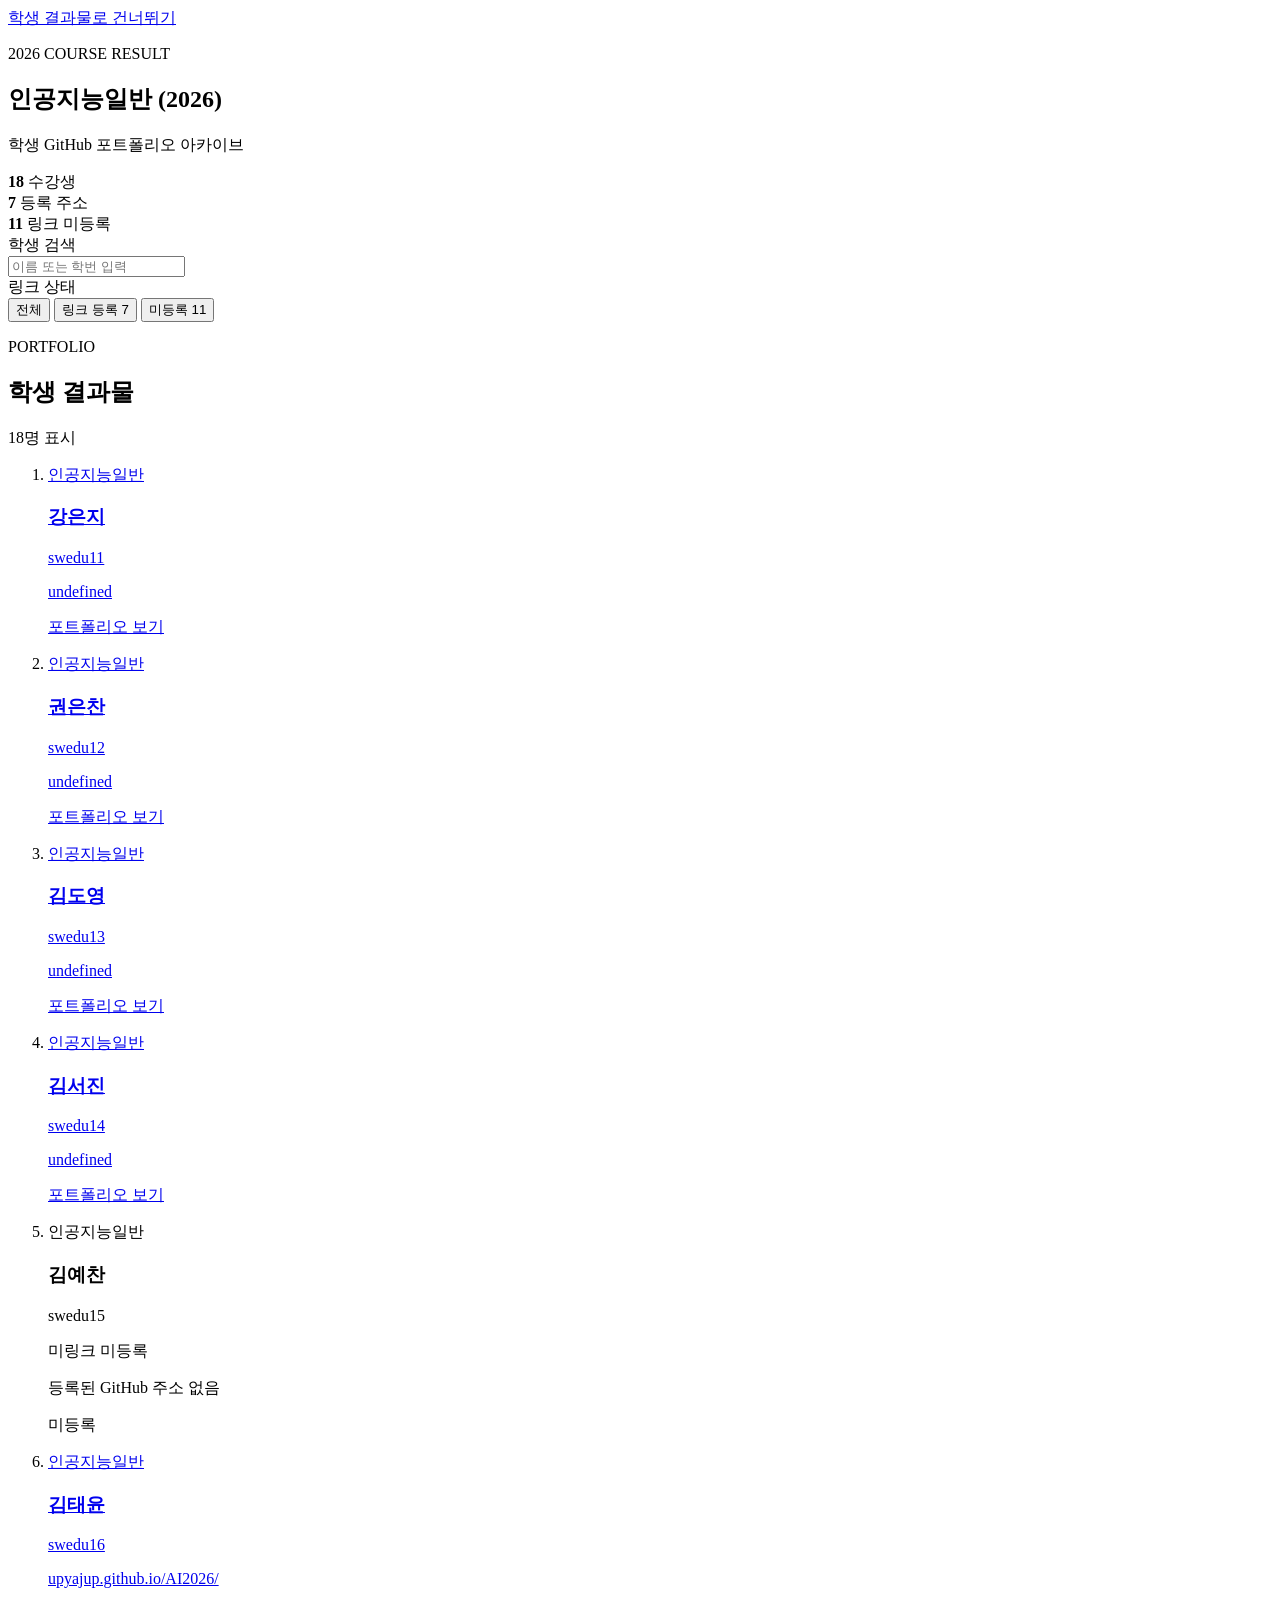
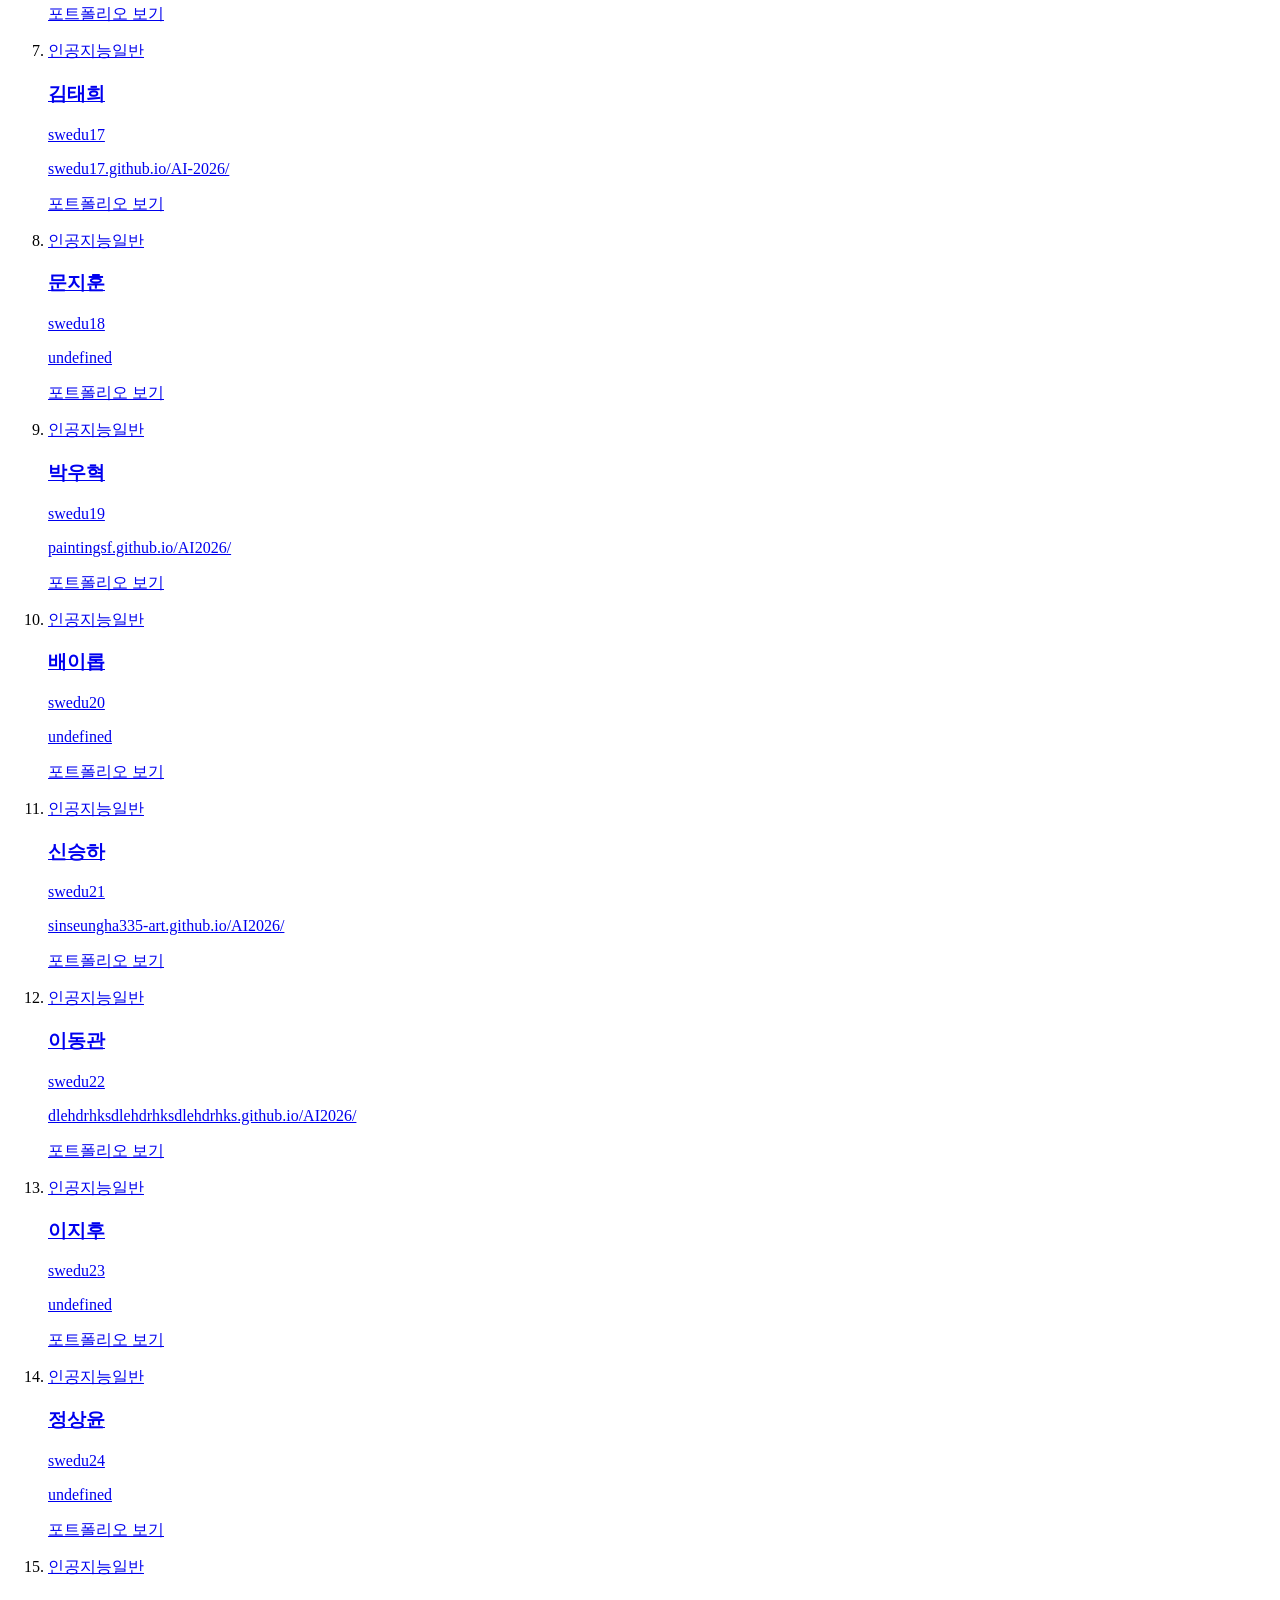
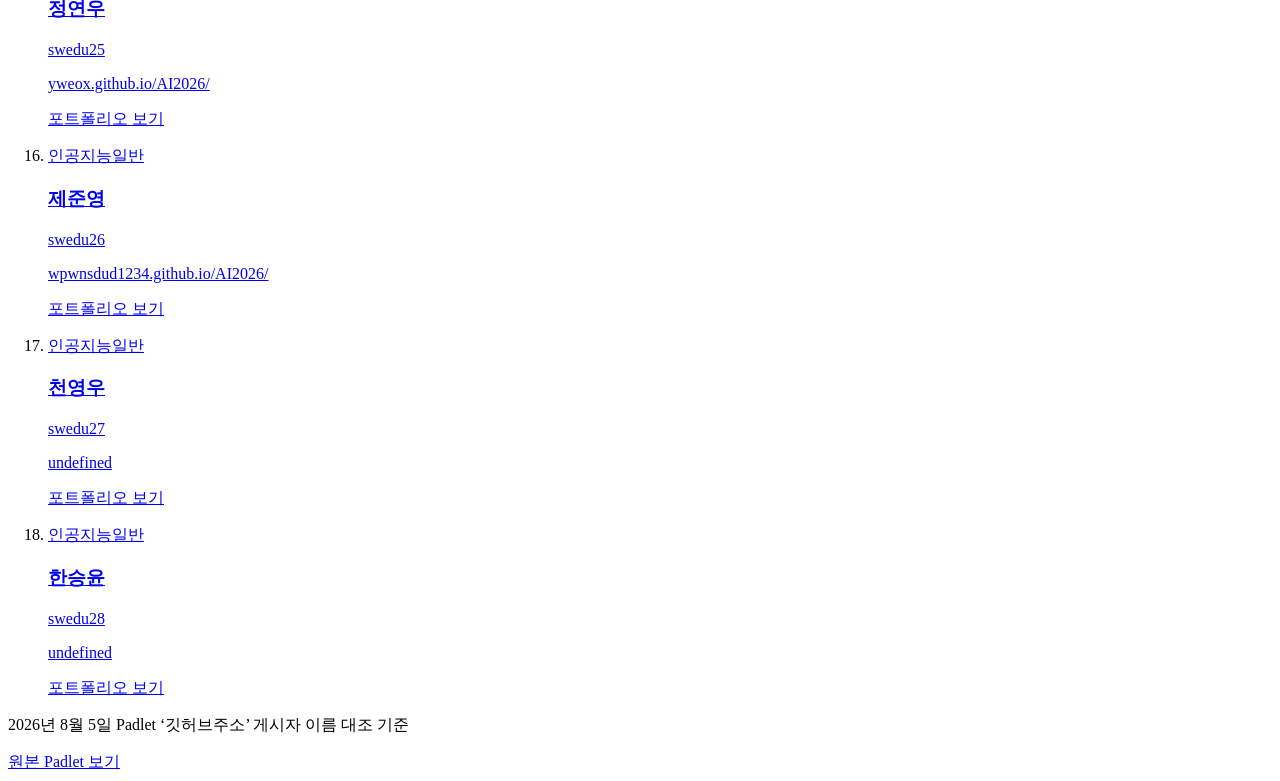
==== github-Ai2026.html @ 88510396 "Add files via upload" ====
<!doctype html>
<html lang="ko">

<head>
  <meta charset="utf-8">
  <meta name="viewport" content="width=device-width, initial-scale=1">
  <meta name="description" content="2026년 여름방학 인공지능일반 학생 GitHub 포트폴리오 주소를 학번순으로 정리한 페이지">
  <meta name="theme-color" content="#f3f5fa">
  <title>학생 GitHub 포트폴리오 | 인공지능일반</title>
  <link rel="stylesheet" href="github-addresses.css">
</head>

<body>
  <a class="skip-link" href="#student-directory">학생 결과물로 건너뛰기</a>

  <header class="shell hero-grid" aria-labelledby="page-title">
    <section class="hero-panel hero-copy-panel">
      <p class="eyebrow">2026 COURSE RESULT</p>
      <h1 id="page-title">인공지능일반 (2026)</h1>
      <p class="hero-subtitle">학생 GitHub 포트폴리오 아카이브</p>
    </section>

    <aside class="hero-panel metrics-panel" aria-label="포트폴리오 등록 현황">
      <div class="metric">
        <strong class="metric-value">18</strong>
        <span class="metric-label">수강생</span>
      </div>
      <div class="metric">
        <strong class="metric-value">7</strong>
        <span class="metric-label">등록 주소</span>
      </div>
      <div class="metric">
        <strong class="metric-value">11</strong>
        <span class="metric-label">링크 미등록</span>
      </div>
    </aside>
  </header>

  <section class="shell control-panel" aria-label="학생 검색 및 링크 상태 필터">
    <div>
      <label class="control-label" for="student-search">학생 검색</label>
      <div class="search-wrap">
        <input class="search-field" id="student-search" type="search" placeholder="이름 또는 학번 입력" autocomplete="off">
      </div>
    </div>
    <div>
      <span class="control-label">링크 상태</span>
      <div class="filter-bar" role="group" aria-label="링크 상태 필터">
        <button class="filter-button" type="button" data-filter="all" aria-pressed="true">전체</button>
        <button class="filter-button" type="button" data-filter="linked" aria-pressed="false">링크 등록 7</button>
        <button class="filter-button" type="button" data-filter="pending" aria-pressed="false">미등록 11</button>
      </div>
    </div>
  </section>

  <main class="shell directory" id="student-directory">
    <div class="directory-head">
      <div>
        <p class="section-kicker">PORTFOLIO</p>
        <h2>학생 결과물</h2>
      </div>
      <p class="result-count" id="result-count" aria-live="polite">18명 표시</p>
    </div>

    <ol class="student-list" id="student-list" aria-label="학번순 학생 GitHub 포트폴리오"></ol>
    <p class="empty-state" id="empty-state" hidden>검색 조건에 맞는 학생이 없습니다.</p>
  </main>

  <footer>
    <div class="shell footer-inner">
      <p>2026년 8월 5일 Padlet ‘깃허브주소’ 게시자 이름 대조 기준</p>
      <a class="source-link" href="https://padlet.com/pnumin625/2026-yvi0fglmjmepsd0v" target="_blank"
        rel="noopener noreferrer">원본 Padlet 보기</a>
    </div>
  </footer>

  <script>
    (() => {
      const students = [
        { name: "강은지", id: "swedu11", url: "https://eunji-5.github.io/AI2026/" },
        { name: "권은찬", id: "swedu12", url: "https://090324kecee-maker.github.io/AI2026/" },
        { name: "김도영", id: "swedu13", url: "https://kdysky09-wq.github.io/AI-2026/" },
        { name: "김서진", id: "swedu14", url: "https://seojinnnnnnnn.github.io/AI2026/" },
        { name: "김예찬", id: "swedu15" },
        { name: "김태윤", id: "swedu16", url: "https://upyajup.github.io/AI2026/", domain: "upyajup.github.io/AI2026/" },
        { name: "김태희", id: "swedu17", url: "https://swedu17.github.io/AI-2026/", domain: "swedu17.github.io/AI-2026/" },
        { name: "문지훈", id: "swedu18", url: "https://haanjiseonloveleeyeajoon.github.io/2026AI/" },
        { name: "박우혁", id: "swedu19", url: "https://paintingsf.github.io/AI2026/", domain: "paintingsf.github.io/AI2026/" },
        { name: "배이롭", id: "swedu20", url: "https://r-609.github.io/AI2026/" },
        { name: "신승하", id: "swedu21", url: "https://sinseungha335-art.github.io/AI2026/", domain: "sinseungha335-art.github.io/AI2026/" },
        { name: "이동관", id: "swedu22", url: "https://dlehdrhksdlehdrhksdlehdrhks.github.io/AI2026/", domain: "dlehdrhksdlehdrhksdlehdrhks.github.io/AI2026/" },
        { name: "이지후", id: "swedu23", url: "https://ji4672387-beep.github.io/AI2026/" },
        { name: "정상윤", id: "swedu24", url: "https://harry20090515-ai.github.io/AI2026/" },
        { name: "정연우", id: "swedu25", url: "https://yweox.github.io/AI2026/", domain: "yweox.github.io/AI2026/" },
        { name: "제준영", id: "swedu26", url: "https://wpwnsdud1234.github.io/AI2026/", domain: "wpwnsdud1234.github.io/AI2026/" },
        { name: "천영우", id: "swedu27", url: "https://cdd7636.github.io/AI2026/" },
        { name: "한승윤", id: "swedu28", url: "https://seungyun3832.github.io/AI2026/" }
      ];

      const accents = ["blue", "teal", "coral", "violet", "amber", "slate"];
      const patterns = ["a", "b", "c", "d"];
      const list = document.querySelector("#student-list");
      const search = document.querySelector("#student-search");
      const buttons = Array.from(document.querySelectorAll(".filter-button"));
      const resultCount = document.querySelector("#result-count");
      const empty = document.querySelector("#empty-state");
      let activeFilter = "all";

      students.forEach((student, index) => {
        const linked = Boolean(student.url);
        const item = document.createElement("li");
        const surface = document.createElement(linked ? "a" : "article");

        item.className = `card-item accent-${accents[index % accents.length]}`;
        item.dataset.status = linked ? "linked" : "pending";
        item.dataset.search = `${student.name} ${student.id}`.toLocaleLowerCase("ko-KR");

        surface.className = `student-card ${linked ? "linked" : "pending"}`;
        if (linked) {
          surface.href = student.url;
          surface.target = "_blank";
          surface.rel = "noopener noreferrer";
          surface.setAttribute("aria-label", `${student.name} 포트폴리오 새 창에서 열기`);
        }

        surface.innerHTML = `
          <div class="card-main">
            <span class="pixel-avatar pattern-${patterns[index % patterns.length]}" aria-hidden="true">
              <span class="pixel-mark"></span>
            </span>
            <div class="identity">
              <p class="course-label">인공지능일반</p>
              <h3 class="student-name">${student.name}</h3>
              <p class="student-id">${student.id}</p>
            </div>
          </div>
          ${linked ? "" : '<span class="pending-mark" aria-hidden="true">미</span><span class="sr-only">링크 미등록</span>'}
          <div class="card-footer">
            <p class="portfolio-domain">${linked ? student.domain : "등록된 GitHub 주소 없음"}</p>
            <span class="portfolio-action">${linked ? "포트폴리오 보기" : "미등록"}</span>
          </div>
        `;

        item.append(surface);
        list.append(item);
      });

      const cards = Array.from(document.querySelectorAll(".card-item"));

      const applyFilters = () => {
        const query = search.value.trim().toLocaleLowerCase("ko-KR");
        let visibleCount = 0;

        cards.forEach((card) => {
          const matchesStatus = activeFilter === "all" || card.dataset.status === activeFilter;
          const matchesSearch = !query || card.dataset.search.includes(query);
          const visible = matchesStatus && matchesSearch;
          card.hidden = !visible;
          if (visible) visibleCount += 1;
        });

        empty.hidden = visibleCount !== 0;
        resultCount.textContent = `${visibleCount}명 표시`;
      };

      buttons.forEach((button) => {
        button.addEventListener("click", () => {
          activeFilter = button.dataset.filter;
          buttons.forEach((item) => item.setAttribute("aria-pressed", String(item === button)));
          applyFilters();
        });
      });

      search.addEventListener("input", applyFilters);
    })();
  </script>
</body>

</html>
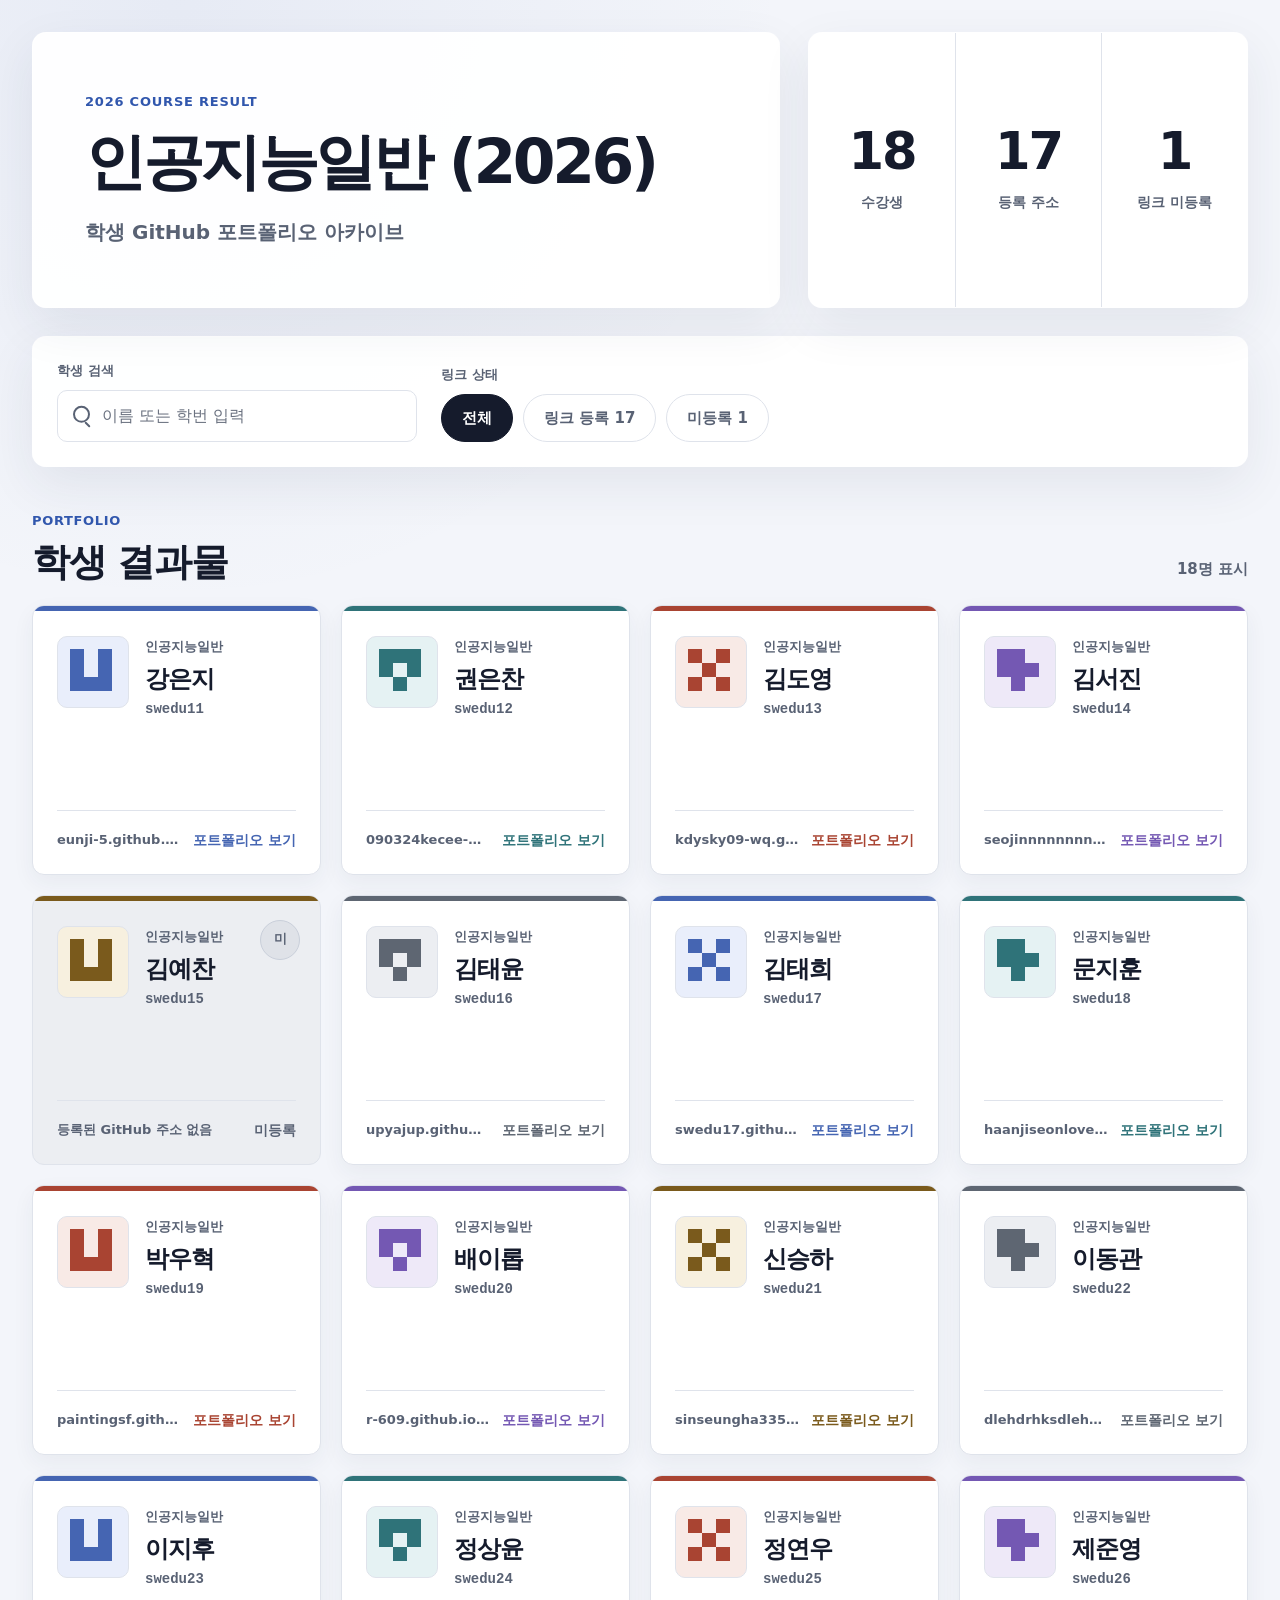
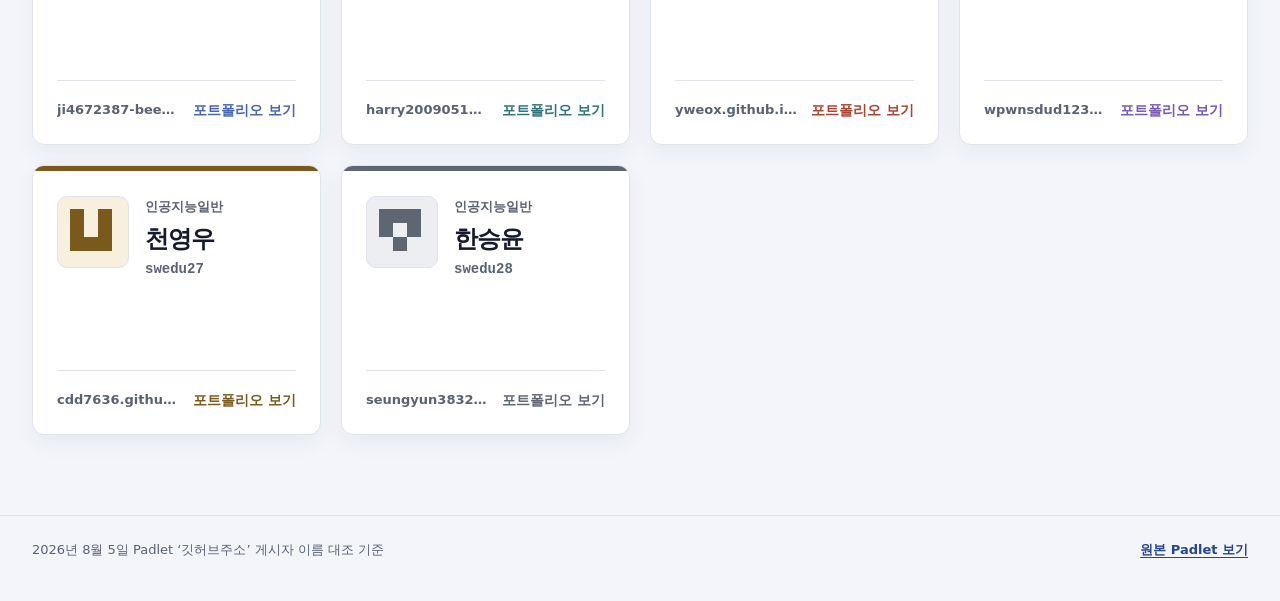
==== commit ab6be242: "Add files via upload" ====
--- a/github-Ai2026.html
+++ b/github-Ai2026.html
@@ -22,15 +22,15 @@
 
     <aside class="hero-panel metrics-panel" aria-label="포트폴리오 등록 현황">
       <div class="metric">
-        <strong class="metric-value">18</strong>
+        <strong class="metric-value" id="total-students">18</strong>
         <span class="metric-label">수강생</span>
       </div>
       <div class="metric">
-        <strong class="metric-value">7</strong>
+        <strong class="metric-value" id="linked-count">17</strong>
         <span class="metric-label">등록 주소</span>
       </div>
       <div class="metric">
-        <strong class="metric-value">11</strong>
+        <strong class="metric-value" id="pending-count">1</strong>
         <span class="metric-label">링크 미등록</span>
       </div>
     </aside>
@@ -47,8 +47,8 @@
       <span class="control-label">링크 상태</span>
       <div class="filter-bar" role="group" aria-label="링크 상태 필터">
         <button class="filter-button" type="button" data-filter="all" aria-pressed="true">전체</button>
-        <button class="filter-button" type="button" data-filter="linked" aria-pressed="false">링크 등록 7</button>
-        <button class="filter-button" type="button" data-filter="pending" aria-pressed="false">미등록 11</button>
+        <button class="filter-button" type="button" data-filter="linked" aria-pressed="false" id="filter-linked-btn">링크 등록 17</button>
+        <button class="filter-button" type="button" data-filter="pending" aria-pressed="false" id="filter-pending-btn">미등록 1</button>
       </div>
     </div>
   </section>
@@ -77,25 +77,37 @@
   <script>
     (() => {
       const students = [
-        { name: "강은지", id: "swedu11", url: "https://eunji-5.github.io/AI2026/" },
-        { name: "권은찬", id: "swedu12", url: "https://090324kecee-maker.github.io/AI2026/" },
-        { name: "김도영", id: "swedu13", url: "https://kdysky09-wq.github.io/AI-2026/" },
-        { name: "김서진", id: "swedu14", url: "https://seojinnnnnnnn.github.io/AI2026/" },
+        { name: "강은지", id: "swedu11", url: "https://eunji-5.github.io/AI2026/", domain: "eunji-5.github.io/AI2026/" },
+        { name: "권은찬", id: "swedu12", url: "https://090324kecee-maker.github.io/AI2026/", domain: "090324kecee-maker.github.io/AI2026/" },
+        { name: "김도영", id: "swedu13", url: "https://kdysky09-wq.github.io/AI-2026/", domain: "kdysky09-wq.github.io/AI-2026/" },
+        { name: "김서진", id: "swedu14", url: "https://seojinnnnnnnn.github.io/AI2026/", domain: "seojinnnnnnnn.github.io/AI2026/" },
         { name: "김예찬", id: "swedu15" },
         { name: "김태윤", id: "swedu16", url: "https://upyajup.github.io/AI2026/", domain: "upyajup.github.io/AI2026/" },
         { name: "김태희", id: "swedu17", url: "https://swedu17.github.io/AI-2026/", domain: "swedu17.github.io/AI-2026/" },
-        { name: "문지훈", id: "swedu18", url: "https://haanjiseonloveleeyeajoon.github.io/2026AI/" },
+        { name: "문지훈", id: "swedu18", url: "https://haanjiseonloveleeyeajoon.github.io/2026AI/", domain: "haanjiseonloveleeyeajoon.github.io/2026AI/" },
         { name: "박우혁", id: "swedu19", url: "https://paintingsf.github.io/AI2026/", domain: "paintingsf.github.io/AI2026/" },
-        { name: "배이롭", id: "swedu20", url: "https://r-609.github.io/AI2026/" },
+        { name: "배이롭", id: "swedu20", url: "https://r-609.github.io/AI2026/", domain: "r-609.github.io/AI2026/" },
         { name: "신승하", id: "swedu21", url: "https://sinseungha335-art.github.io/AI2026/", domain: "sinseungha335-art.github.io/AI2026/" },
         { name: "이동관", id: "swedu22", url: "https://dlehdrhksdlehdrhksdlehdrhks.github.io/AI2026/", domain: "dlehdrhksdlehdrhksdlehdrhks.github.io/AI2026/" },
-        { name: "이지후", id: "swedu23", url: "https://ji4672387-beep.github.io/AI2026/" },
-        { name: "정상윤", id: "swedu24", url: "https://harry20090515-ai.github.io/AI2026/" },
+        { name: "이지후", id: "swedu23", url: "https://ji4672387-beep.github.io/AI2026/", domain: "ji4672387-beep.github.io/AI2026/" },
+        { name: "정상윤", id: "swedu24", url: "https://harry20090515-ai.github.io/AI2026/", domain: "harry20090515-ai.github.io/AI2026/" },
         { name: "정연우", id: "swedu25", url: "https://yweox.github.io/AI2026/", domain: "yweox.github.io/AI2026/" },
         { name: "제준영", id: "swedu26", url: "https://wpwnsdud1234.github.io/AI2026/", domain: "wpwnsdud1234.github.io/AI2026/" },
-        { name: "천영우", id: "swedu27", url: "https://cdd7636.github.io/AI2026/" },
-        { name: "한승윤", id: "swedu28", url: "https://seungyun3832.github.io/AI2026/" }
+        { name: "천영우", id: "swedu27", url: "https://cdd7636.github.io/AI2026/", domain: "cdd7636.github.io/AI2026/" },
+        { name: "한승윤", id: "swedu28", url: "https://seungyun3832.github.io/AI2026/", domain: "seungyun3832.github.io/AI2026/" }
       ];
+
+      // Dynamic metrics calculation
+      const totalCount = students.length;
+      const linkedCount = students.filter(s => Boolean(s.url)).length;
+      const pendingCount = totalCount - linkedCount;
+
+      document.querySelector("#total-students").textContent = totalCount;
+      document.querySelector("#linked-count").textContent = linkedCount;
+      document.querySelector("#pending-count").textContent = pendingCount;
+
+      document.querySelector("#filter-linked-btn").textContent = `링크 등록 ${linkedCount}`;
+      document.querySelector("#filter-pending-btn").textContent = `미등록 ${pendingCount}`;
 
       const accents = ["blue", "teal", "coral", "violet", "amber", "slate"];
       const patterns = ["a", "b", "c", "d"];
@@ -108,6 +120,7 @@
 
       students.forEach((student, index) => {
         const linked = Boolean(student.url);
+        const displayDomain = student.domain || (linked ? student.url.replace(/^https?:\/\//, "") : "등록된 GitHub 주소 없음");
         const item = document.createElement("li");
         const surface = document.createElement(linked ? "a" : "article");
 
@@ -136,7 +149,7 @@
           </div>
           ${linked ? "" : '<span class="pending-mark" aria-hidden="true">미</span><span class="sr-only">링크 미등록</span>'}
           <div class="card-footer">
-            <p class="portfolio-domain">${linked ? student.domain : "등록된 GitHub 주소 없음"}</p>
+            <p class="portfolio-domain">${linked ? displayDomain : "등록된 GitHub 주소 없음"}</p>
             <span class="portfolio-action">${linked ? "포트폴리오 보기" : "미등록"}</span>
           </div>
         `;
--- a/github-addresses.css
+++ b/github-addresses.css
@@ -0,0 +1,523 @@
+:root {
+  color-scheme: light;
+  --canvas: #f3f5fa;
+  --surface: #ffffff;
+  --ink: #151b2c;
+  --ink-muted: #596274;
+  --ink-faint: #6b7280;
+  --border: #dfe3eb;
+  --border-strong: #c9cfda;
+  --accent: #3157ad;
+  --accent-strong: #25458f;
+  --focus: #1769d2;
+  --pending-bg: #eceef2;
+  --card-blue: #4565b2;
+  --card-teal: #2f7379;
+  --card-coral: #a94432;
+  --card-violet: #7458b3;
+  --card-amber: #7a5a1c;
+  --card-slate: #5e6672;
+  --avatar-blue: #e9eefb;
+  --avatar-teal: #e5f2f3;
+  --avatar-coral: #f8eae6;
+  --avatar-violet: #eee9f8;
+  --avatar-amber: #f7f0df;
+  --avatar-slate: #eceef2;
+  --pending-mark-bg: #dfe2e8;
+  --ambient: rgba(69, 101, 178, 0.07);
+  --surface-overlay: rgba(255, 255, 255, 0.94);
+  --surface-translucent: rgba(255, 255, 255, 0.7);
+  --border-highlight: rgba(255, 255, 255, 0.9);
+  --shadow-panel: 0 18px 50px rgba(38, 49, 77, 0.08);
+  --shadow-card: 0 8px 22px rgba(38, 49, 77, 0.055);
+  --shadow-card-hover: 0 14px 30px rgba(38, 49, 77, 0.1);
+  --radius-control: 10px;
+  --radius-panel: 14px;
+  --radius-card: 12px;
+  --max-width: 1440px;
+}
+
+* { box-sizing: border-box; }
+
+html { scroll-behavior: smooth; }
+
+body {
+  margin: 0;
+  background:
+    radial-gradient(circle at 14% 0%, var(--ambient), transparent 38rem),
+    var(--canvas);
+  color: var(--ink);
+  font-family: "Pretendard Variable", "Apple SD Gothic Neo", "Noto Sans KR", system-ui, sans-serif;
+  line-height: 1.6;
+  text-rendering: optimizeLegibility;
+}
+
+a { color: inherit; }
+button, input { font: inherit; }
+
+.sr-only {
+  position: absolute;
+  width: 1px;
+  height: 1px;
+  padding: 0;
+  margin: -1px;
+  overflow: hidden;
+  clip: rect(0, 0, 0, 0);
+  white-space: nowrap;
+  border: 0;
+}
+
+.skip-link {
+  position: fixed;
+  z-index: 20;
+  top: 8px;
+  left: 8px;
+  padding: 10px 14px;
+  border-radius: var(--radius-control);
+  background: var(--ink);
+  color: var(--surface);
+  transform: translateY(-160%);
+}
+
+.skip-link:focus { transform: translateY(0); }
+
+.shell {
+  width: min(calc(100% - 64px), var(--max-width));
+  margin-inline: auto;
+}
+
+.hero-grid {
+  display: grid;
+  grid-template-columns: minmax(0, 1.75fr) minmax(440px, 1fr);
+  gap: 28px;
+  padding-top: 32px;
+}
+
+.hero-panel,
+.control-panel {
+  border: 1px solid var(--border-highlight);
+  border-radius: var(--radius-panel);
+  background: var(--surface-overlay);
+  box-shadow: var(--shadow-panel);
+}
+
+.hero-copy-panel {
+  display: flex;
+  min-height: 276px;
+  padding: 44px 52px;
+  flex-direction: column;
+  justify-content: center;
+}
+
+.eyebrow {
+  margin: 0 0 16px;
+  color: var(--accent);
+  font-size: 0.8125rem;
+  font-weight: 800;
+  letter-spacing: 0.06em;
+  text-transform: uppercase;
+}
+
+h1 {
+  margin: 0;
+  font-size: clamp(2.25rem, 4.8vw, 4rem);
+  font-weight: 800;
+  letter-spacing: -0.055em;
+  line-height: 1.08;
+  word-break: keep-all;
+}
+
+.hero-subtitle {
+  margin: 20px 0 0;
+  color: var(--ink-muted);
+  font-size: clamp(1rem, 1.8vw, 1.25rem);
+  font-weight: 720;
+  word-break: keep-all;
+}
+
+.metrics-panel {
+  display: grid;
+  grid-template-columns: repeat(3, 1fr);
+  min-height: 276px;
+  overflow: hidden;
+}
+
+.metric {
+  display: flex;
+  min-width: 0;
+  padding: 28px 16px;
+  align-items: center;
+  flex-direction: column;
+  justify-content: center;
+  text-align: center;
+}
+
+.metric + .metric { border-left: 1px solid var(--border); }
+
+.metric-value {
+  font-size: clamp(2rem, 4vw, 3.25rem);
+  font-weight: 820;
+  letter-spacing: -0.04em;
+  line-height: 1;
+}
+
+.metric-label {
+  margin-top: 14px;
+  color: var(--ink-muted);
+  font-size: 0.875rem;
+  font-weight: 720;
+  word-break: keep-all;
+}
+
+.control-panel {
+  display: grid;
+  grid-template-columns: minmax(260px, 360px) 1fr;
+  gap: 24px;
+  margin-top: 28px;
+  padding: 24px;
+  align-items: end;
+}
+
+.control-label {
+  display: block;
+  margin-bottom: 8px;
+  color: var(--ink-muted);
+  font-size: 0.8125rem;
+  font-weight: 750;
+}
+
+.search-wrap { position: relative; }
+
+.search-wrap::before {
+  position: absolute;
+  top: 50%;
+  left: 16px;
+  width: 13px;
+  height: 13px;
+  border: 2px solid var(--ink-muted);
+  border-radius: 50%;
+  content: "";
+  transform: translateY(-60%);
+  pointer-events: none;
+}
+
+.search-wrap::after {
+  position: absolute;
+  top: calc(50% + 5px);
+  left: 28px;
+  width: 7px;
+  height: 2px;
+  border-radius: 2px;
+  background: var(--ink-muted);
+  content: "";
+  transform: rotate(45deg);
+  transform-origin: left center;
+  pointer-events: none;
+}
+
+.search-field {
+  width: 100%;
+  min-height: 52px;
+  padding: 12px 16px 12px 44px;
+  border: 1px solid var(--border);
+  border-radius: var(--radius-control);
+  background: var(--surface);
+  color: var(--ink);
+}
+
+.search-field::placeholder { color: var(--ink-faint); }
+
+.filter-bar {
+  display: flex;
+  gap: 10px;
+  min-width: 0;
+  overflow-x: auto;
+  scrollbar-width: thin;
+}
+
+.filter-button {
+  flex: none;
+  min-height: 48px;
+  padding: 10px 20px;
+  border: 1px solid var(--border);
+  border-radius: 999px;
+  background: var(--surface);
+  color: var(--ink-muted);
+  cursor: pointer;
+  font-size: 0.9375rem;
+  font-weight: 760;
+  transition: border-color 160ms ease, background-color 160ms ease, color 160ms ease, transform 120ms ease;
+}
+
+.filter-button:hover { border-color: var(--border-strong); color: var(--ink); }
+
+.filter-button[aria-pressed="true"] {
+  border-color: var(--ink);
+  background: var(--ink);
+  color: var(--surface);
+}
+
+.filter-button:active { transform: scale(0.98); }
+
+.directory { padding-block: 44px 80px; }
+
+.directory-head {
+  display: flex;
+  margin-bottom: 20px;
+  align-items: end;
+  justify-content: space-between;
+}
+
+.section-kicker {
+  margin: 0 0 8px;
+  color: var(--accent);
+  font-size: 0.8125rem;
+  font-weight: 820;
+  letter-spacing: 0.05em;
+  text-transform: uppercase;
+}
+
+h2 {
+  margin: 0;
+  font-size: clamp(1.75rem, 3vw, 2.35rem);
+  line-height: 1.2;
+  letter-spacing: -0.035em;
+}
+
+.result-count {
+  margin: 0 0 4px;
+  color: var(--ink-muted);
+  font-size: 0.9375rem;
+  font-weight: 720;
+}
+
+.student-list {
+  display: grid;
+  grid-template-columns: repeat(4, minmax(0, 1fr));
+  gap: 20px;
+  margin: 0;
+  padding: 0;
+  list-style: none;
+}
+
+.card-item { min-width: 0; }
+.card-item[hidden] { display: none; }
+.accent-blue { --card-accent: var(--card-blue); --avatar-soft: var(--avatar-blue); }
+.accent-teal { --card-accent: var(--card-teal); --avatar-soft: var(--avatar-teal); }
+.accent-coral { --card-accent: var(--card-coral); --avatar-soft: var(--avatar-coral); }
+.accent-violet { --card-accent: var(--card-violet); --avatar-soft: var(--avatar-violet); }
+.accent-amber { --card-accent: var(--card-amber); --avatar-soft: var(--avatar-amber); }
+.accent-slate { --card-accent: var(--card-slate); --avatar-soft: var(--avatar-slate); }
+
+.student-card {
+  position: relative;
+  display: flex;
+  min-height: 270px;
+  overflow: hidden;
+  padding: 30px 24px 22px;
+  border: 1px solid var(--border);
+  border-radius: var(--radius-card);
+  background: var(--surface);
+  box-shadow: var(--shadow-card);
+  flex-direction: column;
+  text-decoration: none;
+}
+
+.student-card::before {
+  position: absolute;
+  inset: 0 0 auto;
+  height: 5px;
+  background: var(--card-accent);
+  content: "";
+}
+
+.student-card.linked {
+  cursor: pointer;
+  transition: border-color 180ms ease, box-shadow 180ms ease, transform 180ms ease;
+}
+
+.student-card.linked:hover,
+.student-card.linked:focus-visible {
+  border-color: var(--card-accent);
+  box-shadow: var(--shadow-card-hover);
+  transform: translateY(-2px);
+}
+
+.student-card.pending {
+  background: var(--pending-bg);
+  box-shadow: none;
+}
+
+.card-main {
+  display: grid;
+  grid-template-columns: 72px minmax(0, 1fr);
+  gap: 16px;
+  align-items: start;
+}
+
+.pixel-avatar {
+  position: relative;
+  width: 72px;
+  height: 72px;
+  border: 1px solid var(--border);
+  border-radius: 10px;
+  background: var(--avatar-soft);
+}
+
+.pixel-mark {
+  position: absolute;
+  top: 12px;
+  left: 12px;
+  width: 14px;
+  height: 14px;
+  background: var(--card-accent);
+}
+
+.pattern-a .pixel-mark { box-shadow: 28px 0 var(--card-accent), 0 14px var(--card-accent), 28px 14px var(--card-accent), 0 28px var(--card-accent), 14px 28px var(--card-accent), 28px 28px var(--card-accent); }
+.pattern-b .pixel-mark { box-shadow: 14px 0 var(--card-accent), 28px 0 var(--card-accent), 0 14px var(--card-accent), 28px 14px var(--card-accent), 14px 28px var(--card-accent); }
+.pattern-c .pixel-mark { box-shadow: 28px 0 var(--card-accent), 14px 14px var(--card-accent), 0 28px var(--card-accent), 28px 28px var(--card-accent); }
+.pattern-d .pixel-mark { box-shadow: 14px 0 var(--card-accent), 0 14px var(--card-accent), 14px 14px var(--card-accent), 28px 14px var(--card-accent), 14px 28px var(--card-accent); }
+
+.identity { min-width: 0; }
+
+.course-label {
+  margin: 1px 0 6px;
+  color: var(--ink-muted);
+  font-size: 0.8125rem;
+  font-weight: 750;
+}
+
+.student-name {
+  margin: 0;
+  font-size: 1.5rem;
+  font-weight: 790;
+  letter-spacing: -0.035em;
+  line-height: 1.25;
+}
+
+.student-id {
+  margin: 5px 0 0;
+  color: var(--ink-muted);
+  font: 650 0.875rem/1.5 SFMono-Regular, Consolas, monospace;
+}
+
+.pending-mark {
+  position: absolute;
+  top: 24px;
+  right: 20px;
+  display: grid;
+  width: 40px;
+  height: 40px;
+  border: 1px solid var(--border-strong);
+  border-radius: 50%;
+  background: var(--pending-mark-bg);
+  color: var(--ink-muted);
+  font-size: 0.8125rem;
+  font-weight: 800;
+  place-items: center;
+}
+
+.card-footer {
+  display: grid;
+  grid-template-columns: minmax(0, 1fr) auto;
+  gap: 12px;
+  margin-top: auto;
+  padding-top: 18px;
+  border-top: 1px solid var(--border);
+  align-items: center;
+}
+
+.portfolio-domain {
+  margin: 0;
+  overflow: hidden;
+  color: var(--ink-muted);
+  font-size: 0.8125rem;
+  font-weight: 650;
+  text-overflow: ellipsis;
+  white-space: nowrap;
+}
+
+.portfolio-action {
+  color: var(--card-accent);
+  font-size: 0.875rem;
+  font-weight: 800;
+  white-space: nowrap;
+}
+
+.pending .portfolio-action { color: var(--ink-muted); }
+
+:is(.filter-button, .search-field, .student-card.linked, .source-link):focus-visible {
+  outline: 3px solid var(--focus);
+  outline-offset: 3px;
+}
+
+.empty-state {
+  margin: 0;
+  padding: 56px 24px;
+  border: 1px dashed var(--border-strong);
+  border-radius: var(--radius-card);
+  background: var(--surface-translucent);
+  color: var(--ink-muted);
+  text-align: center;
+}
+
+footer {
+  padding-block: 24px 40px;
+  border-top: 1px solid var(--border);
+  color: var(--ink-muted);
+  font-size: 0.8125rem;
+}
+
+.footer-inner {
+  display: flex;
+  gap: 16px;
+  align-items: center;
+  justify-content: space-between;
+}
+
+.footer-inner p { margin: 0; }
+
+.source-link {
+  color: var(--accent-strong);
+  font-weight: 760;
+  text-underline-offset: 3px;
+}
+
+@media (max-width: 1100px) {
+  .student-list { grid-template-columns: repeat(3, minmax(0, 1fr)); }
+  .hero-grid { grid-template-columns: minmax(0, 1.45fr) minmax(380px, 1fr); }
+}
+
+@media (max-width: 900px) {
+  .shell { width: min(calc(100% - 48px), var(--max-width)); }
+  .hero-grid { grid-template-columns: 1fr; }
+  .hero-copy-panel { min-height: 230px; }
+  .metrics-panel { min-height: 160px; }
+  .control-panel { grid-template-columns: 1fr; align-items: start; }
+  .student-list { grid-template-columns: repeat(2, minmax(0, 1fr)); }
+}
+
+@media (max-width: 560px) {
+  .shell { width: min(calc(100% - 32px), var(--max-width)); }
+  .hero-grid { gap: 16px; padding-top: 16px; }
+  .hero-copy-panel { min-height: 220px; padding: 32px 24px; }
+  .metrics-panel { min-height: 126px; }
+  .metric { padding: 20px 8px; }
+  .metric-label { margin-top: 8px; font-size: 0.75rem; }
+  .control-panel { gap: 20px; margin-top: 16px; padding: 20px; }
+  .filter-bar { padding-bottom: 4px; }
+  .directory { padding-block: 36px 64px; }
+  .directory-head { align-items: flex-start; flex-direction: column; }
+  .result-count { margin-top: 10px; }
+  .student-list { grid-template-columns: 1fr; gap: 16px; }
+  .student-card { min-height: 244px; }
+  .footer-inner { align-items: flex-start; flex-direction: column; }
+}
+
+@media (prefers-reduced-motion: reduce) {
+  html { scroll-behavior: auto; }
+  *, *::before, *::after {
+    scroll-behavior: auto !important;
+    transition-duration: 0.01ms !important;
+  }
+}
